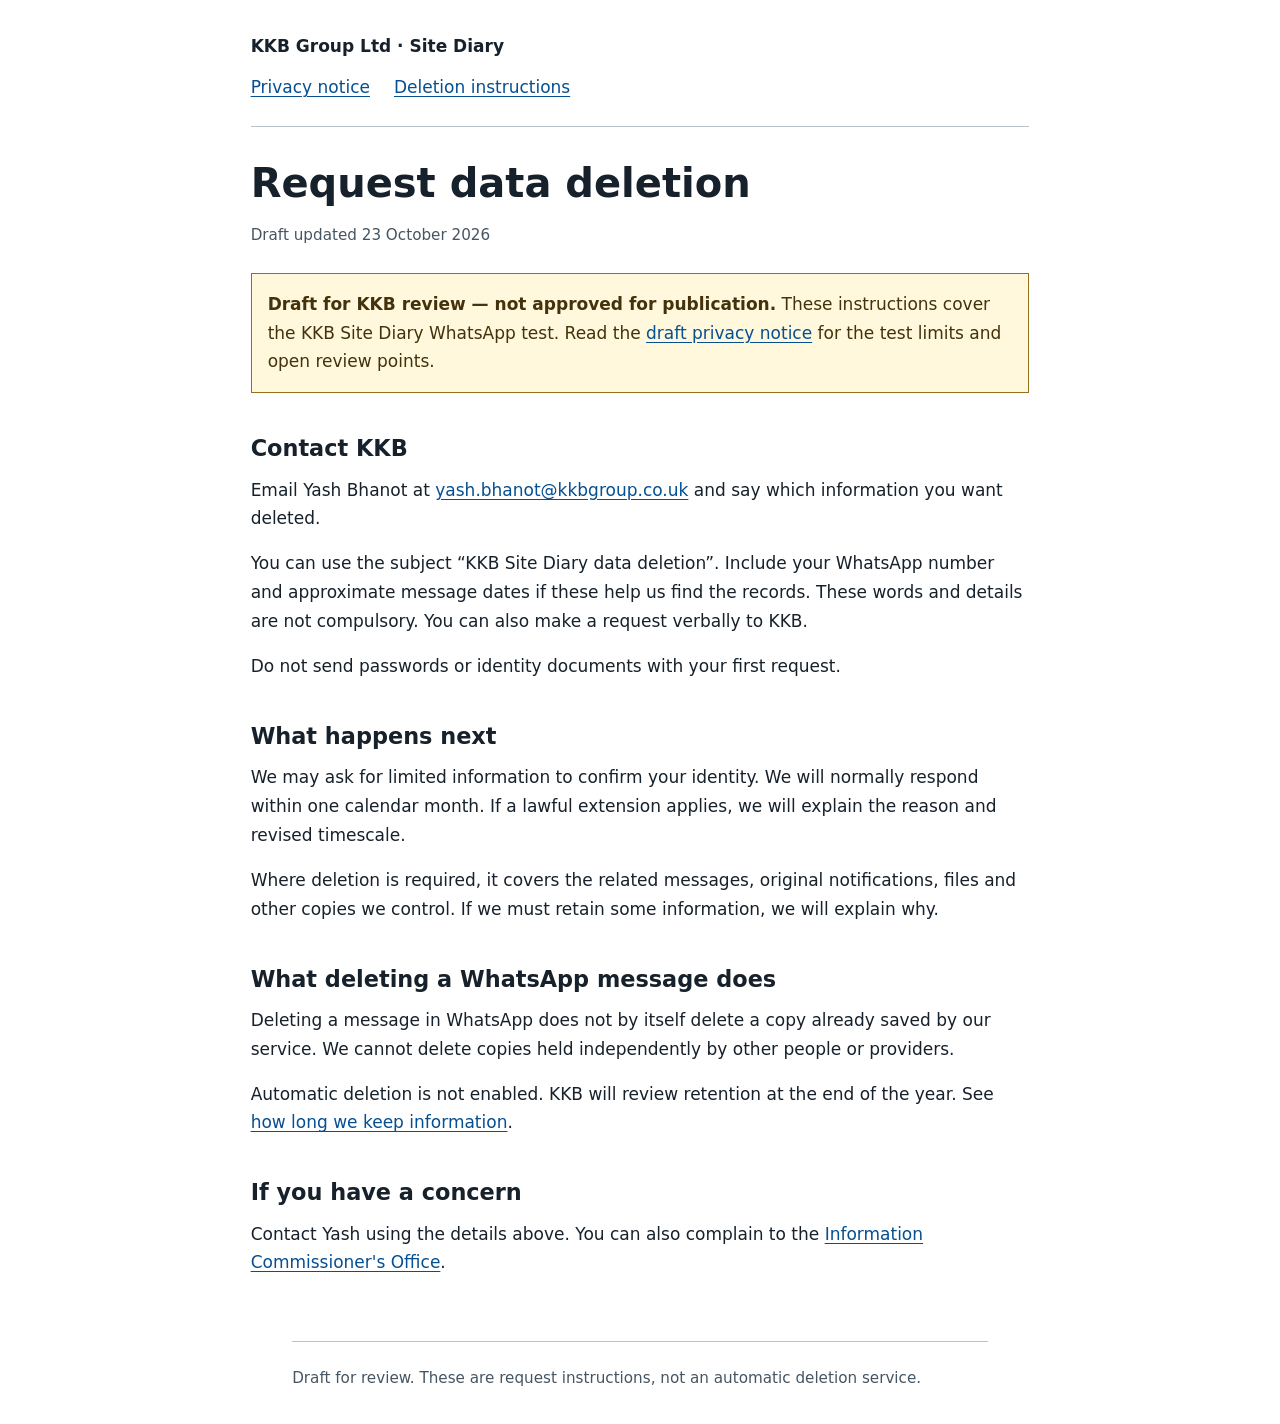
==== data-deletion/index.html @ dd6283d5 "YOS-460: Prepare private static privacy notice drafts" ====
<!doctype html>
<html lang="en-GB">
<head>
  <meta charset="utf-8">
  <meta name="viewport" content="width=device-width, initial-scale=1">
  <meta name="robots" content="noindex, nofollow">
  <meta name="description" content="Draft deletion request instructions for the KKB Site Diary WhatsApp test.">
  <title>KKB Site Diary — Deletion instructions draft</title>
  <link rel="stylesheet" href="../styles.css">
</head>
<body>
  <a class="skip" href="#main">Skip to content</a>
  <header>
    <p>KKB Group Ltd · Site Diary</p>
    <nav aria-label="Privacy pages"><a href="../">Privacy notice</a><a href="./" aria-current="page">Deletion instructions</a></nav>
  </header>
  <main id="main">
    <h1>Request data deletion</h1>
    <p class="updated">Draft updated <time datetime="2026-10-23">23 October 2026</time></p>
    <div class="status"><strong>Draft for KKB review — not approved for publication.</strong> These instructions cover the KKB Site Diary WhatsApp test. Read the <a href="../">draft privacy notice</a> for the test limits and open review points.</div>
    <h2>Contact KKB</h2>
    <p>Email Yash Bhanot at <a href="mailto:yash.bhanot@kkbgroup.co.uk">yash.bhanot@kkbgroup.co.uk</a> and say which information you want deleted.</p>
    <p>You can use the subject “KKB Site Diary data deletion”. Include your WhatsApp number and approximate message dates if these help us find the records. These words and details are not compulsory. You can also make a request verbally to KKB.</p>
    <p>Do not send passwords or identity documents with your first request.</p>
    <h2>What happens next</h2>
    <p>We may ask for limited information to confirm your identity. We will normally respond within one calendar month. If a lawful extension applies, we will explain the reason and revised timescale.</p>
    <p>Where deletion is required, it covers the related messages, original notifications, files and other copies we control. If we must retain some information, we will explain why.</p>
    <h2>What deleting a WhatsApp message does</h2>
    <p>Deleting a message in WhatsApp does not by itself delete a copy already saved by our service. We cannot delete copies held independently by other people or providers.</p>
    <p>Automatic deletion is not enabled. KKB will review retention at the end of the year. See <a href="../#retention">how long we keep information</a>.</p>
    <h2>If you have a concern</h2>
    <p>Contact Yash using the details above. You can also complain to the <a href="https://ico.org.uk/make-a-complaint/">Information Commissioner's Office</a>.</p>
  </main>
  <footer>Draft for review. These are request instructions, not an automatic deletion service.</footer>
</body>
</html>
---- styles.css ----
:root { color-scheme: light; font-family: system-ui, -apple-system, BlinkMacSystemFont, "Segoe UI", sans-serif; color: #17212b; background: #fff; }
* { box-sizing: border-box; }
body { margin: 0; font-size: 1.0625rem; line-height: 1.7; }
header, main, footer { width: min(100% - 2.5rem, 72ch); margin-inline: auto; }
header { padding-block: 2rem 1.5rem; border-bottom: 1px solid #b9c3cc; }
header p { margin: 0 0 .75rem; font-weight: 650; }
nav { display: flex; flex-wrap: wrap; gap: .5rem 1.5rem; }
a { color: #064f91; text-underline-offset: .2em; overflow-wrap: anywhere; }
a:hover { color: #12344f; text-decoration-thickness: .15em; }
a:focus-visible { outline: 3px solid #064f91; outline-offset: 4px; }
::selection { color: #17212b; background: #cbe7fa; }
main { padding-block: 2rem 3rem; }
h1 { font-size: clamp(1.85rem, 5vw, 2.5rem); line-height: 1.2; margin: 0 0 1rem; }
h2 { font-size: 1.4rem; line-height: 1.35; margin: 2.5rem 0 .75rem; scroll-margin-top: 1rem; }
p { margin: 0 0 1rem; }
ol, ul { padding-left: 1.5rem; }
li + li { margin-top: .6rem; }
.status { padding: 1rem; border: 1px solid #927119; background: #fff8dd; color: #43320b; margin-block: 1.5rem; }
.review { font-size: 1rem; padding: .75rem 1rem; border: 1px dashed #927119; background: #fff8dd; color: #43320b; }
.updated, footer { color: #465563; font-size: .95rem; }
footer { border-top: 1px solid #b9c3cc; padding-block: 1.5rem 2rem; }
.skip { position: absolute; left: 1rem; top: -10rem; padding: .5rem 1rem; background: white; }
.skip:focus { top: .5rem; }
@media (max-width: 420px) { body { font-size: 1rem; } header, main, footer { width: calc(100% - 2rem); } }
@media print { .skip, nav { display: none; } header, main, footer { width: 100%; } body { font-size: 11pt; } h2 { break-after: avoid; } a { color: inherit; } }
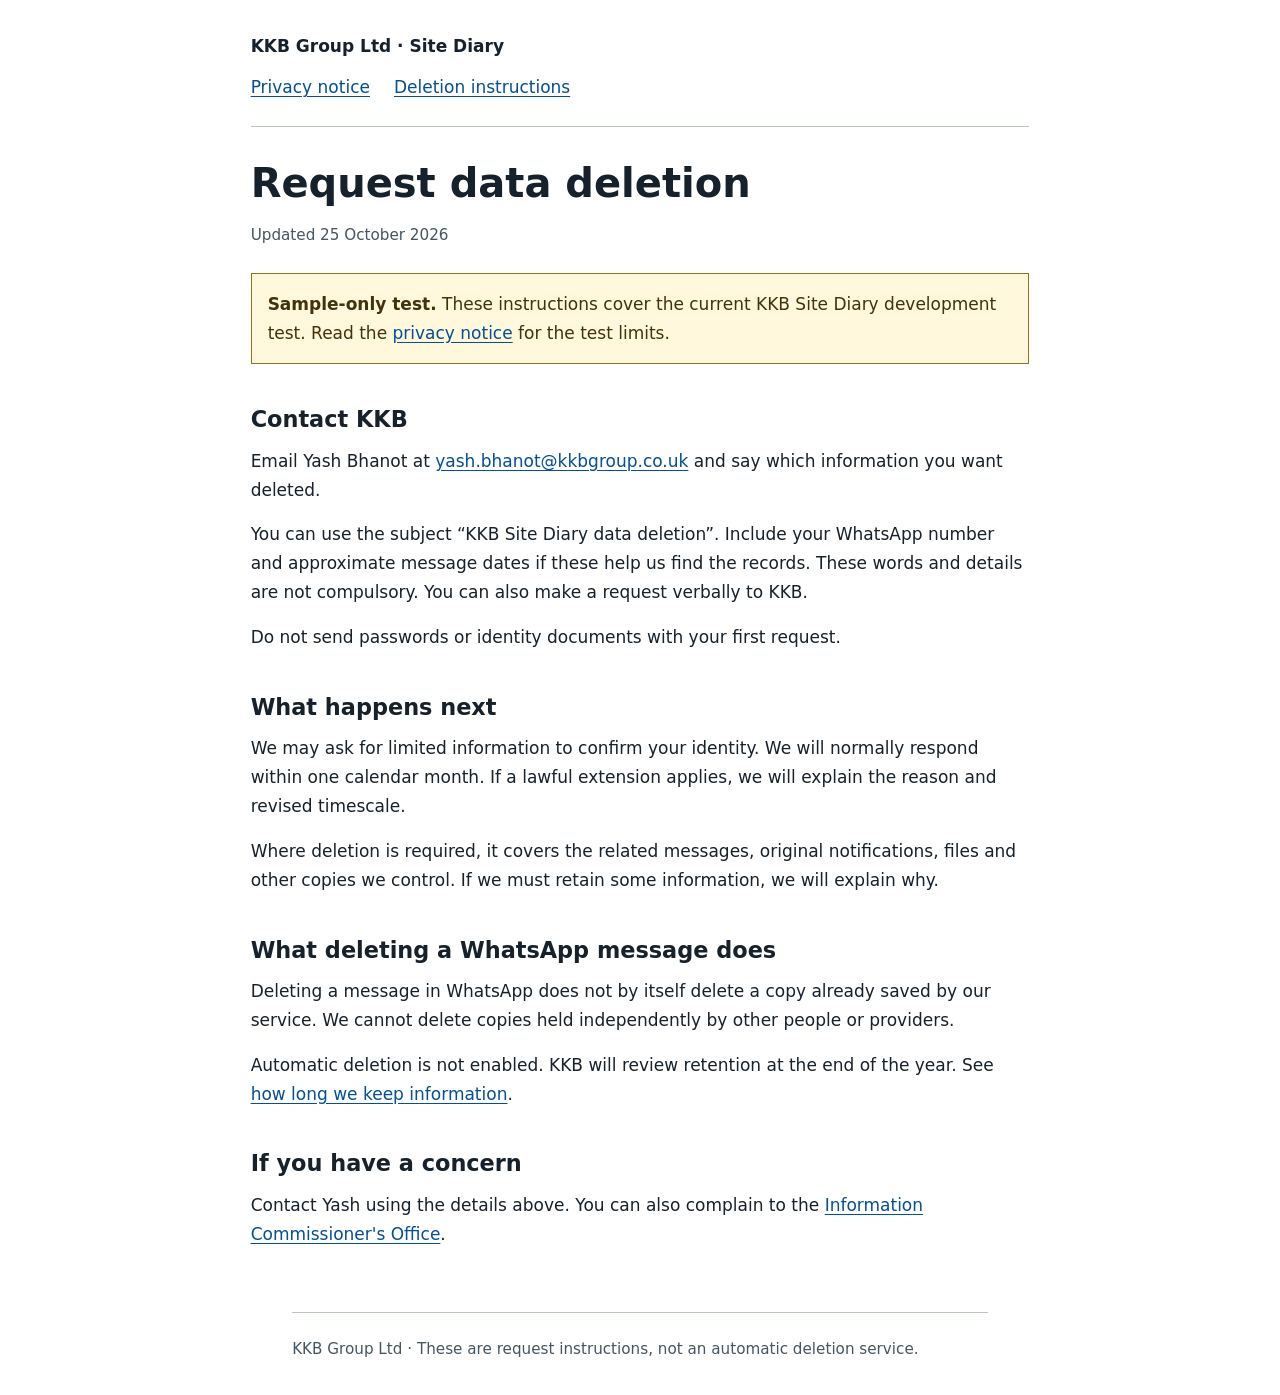
==== commit 2af99895: "Publish sample-only privacy notice and deletion instructions" ====
--- a/data-deletion/index.html
+++ b/data-deletion/index.html
@@ -4,8 +4,8 @@
   <meta charset="utf-8">
   <meta name="viewport" content="width=device-width, initial-scale=1">
   <meta name="robots" content="noindex, nofollow">
-  <meta name="description" content="Draft deletion request instructions for the KKB Site Diary WhatsApp test.">
-  <title>KKB Site Diary — Deletion instructions draft</title>
+  <meta name="description" content="How to request deletion of information from the KKB Site Diary WhatsApp test.">
+  <title>KKB Site Diary — Deletion instructions</title>
   <link rel="stylesheet" href="../styles.css">
 </head>
 <body>
@@ -16,8 +16,8 @@
   </header>
   <main id="main">
     <h1>Request data deletion</h1>
-    <p class="updated">Draft updated <time datetime="2026-10-23">23 October 2026</time></p>
-    <div class="status"><strong>Draft for KKB review — not approved for publication.</strong> These instructions cover the KKB Site Diary WhatsApp test. Read the <a href="../">draft privacy notice</a> for the test limits and open review points.</div>
+    <p class="updated">Updated <time datetime="2026-10-25">25 October 2026</time></p>
+    <div class="status"><strong>Sample-only test.</strong> These instructions cover the current KKB Site Diary development test. Read the <a href="../">privacy notice</a> for the test limits.</div>
     <h2>Contact KKB</h2>
     <p>Email Yash Bhanot at <a href="mailto:yash.bhanot@kkbgroup.co.uk">yash.bhanot@kkbgroup.co.uk</a> and say which information you want deleted.</p>
     <p>You can use the subject “KKB Site Diary data deletion”. Include your WhatsApp number and approximate message dates if these help us find the records. These words and details are not compulsory. You can also make a request verbally to KKB.</p>
@@ -31,6 +31,6 @@
     <h2>If you have a concern</h2>
     <p>Contact Yash using the details above. You can also complain to the <a href="https://ico.org.uk/make-a-complaint/">Information Commissioner's Office</a>.</p>
   </main>
-  <footer>Draft for review. These are request instructions, not an automatic deletion service.</footer>
+  <footer>KKB Group Ltd · These are request instructions, not an automatic deletion service.</footer>
 </body>
 </html>
